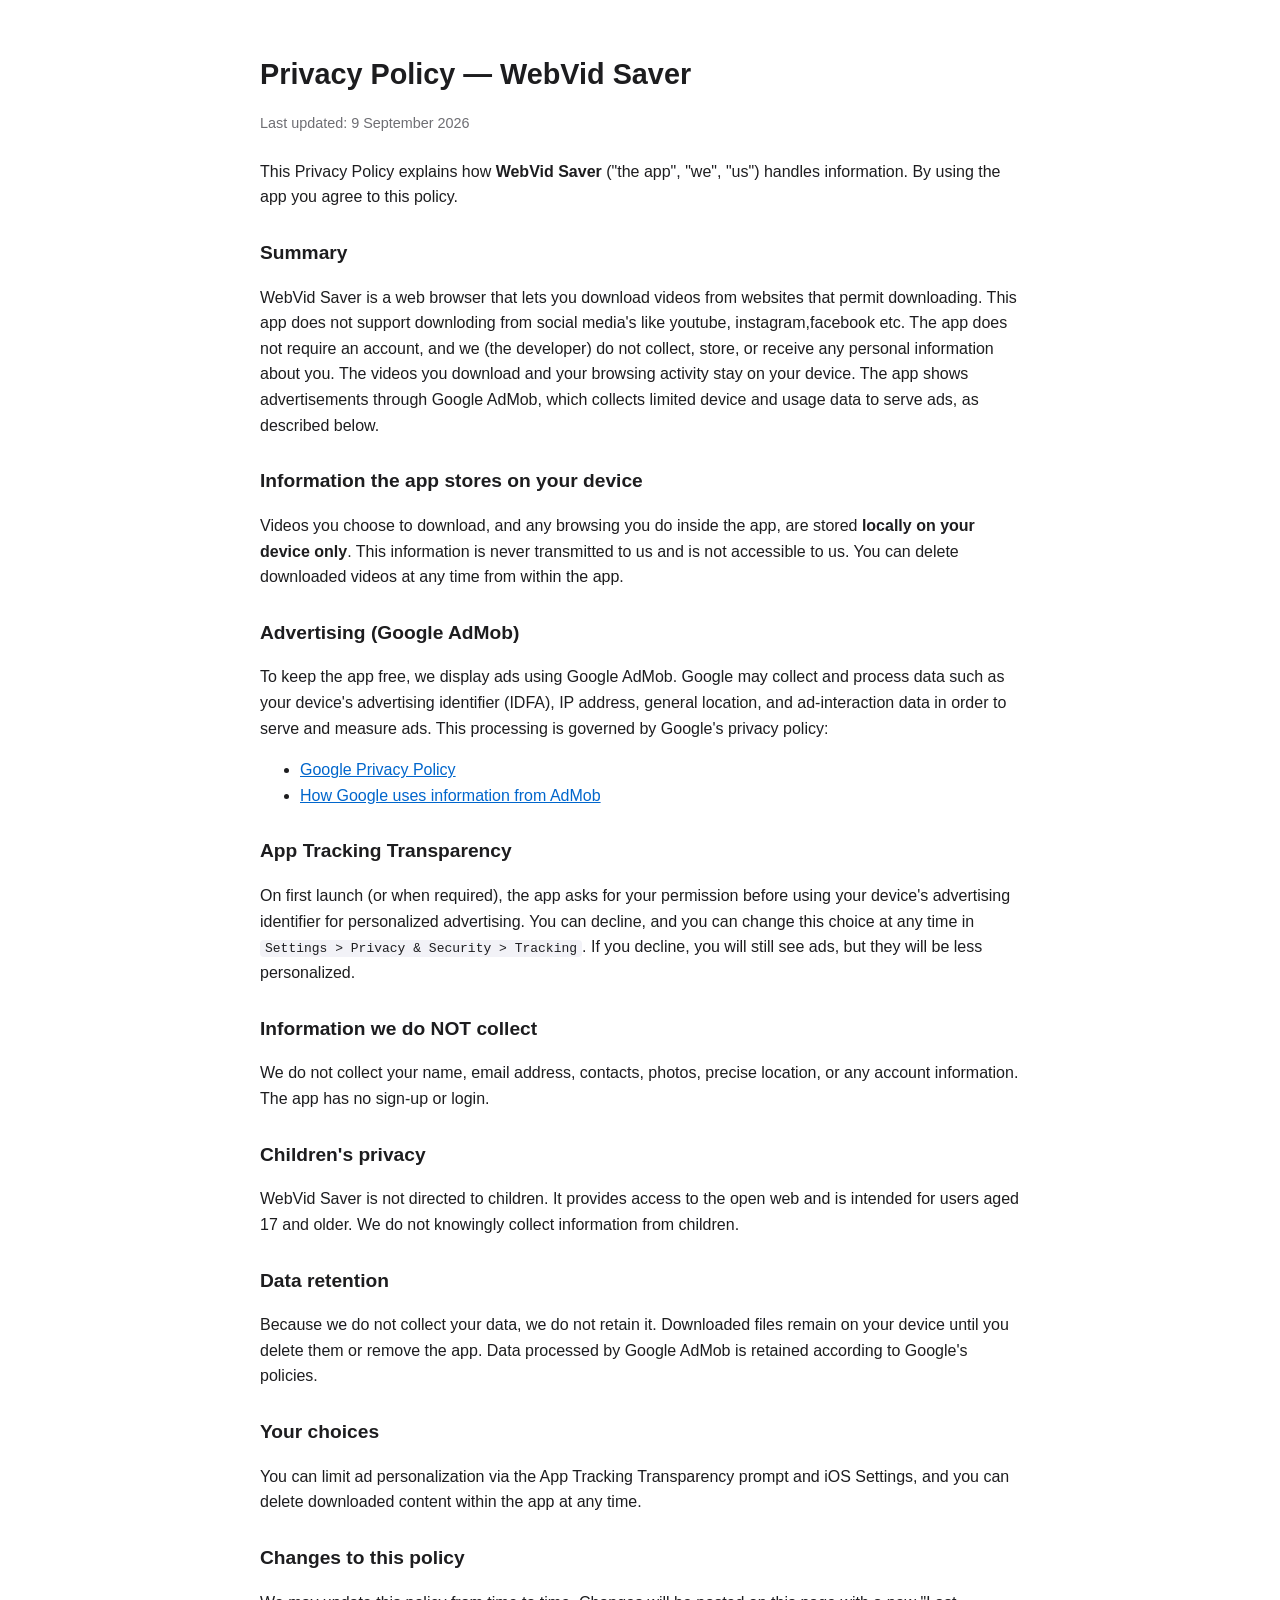
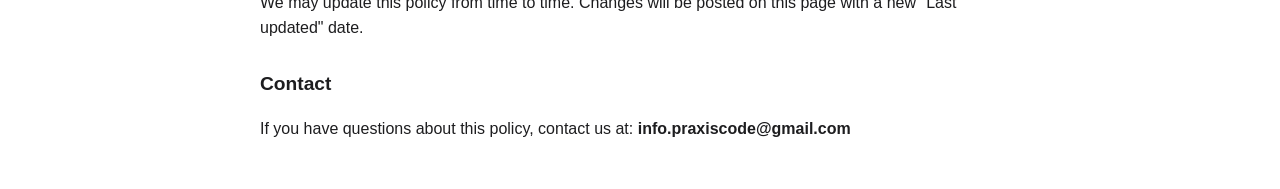
==== privacy-policy.html @ ff924dbd "Add meta tags to privacy policy HTML" ====
<!DOCTYPE html>
<html lang="en">
<head>
  
<meta charset="utf-8">
<meta name="viewport" content="width=device-width, initial-scale=1">
<title>WebVid Saver — Privacy Policy</title>
<style>
  body { font-family: -apple-system, BlinkMacSystemFont, "Segoe UI", Roboto, Helvetica, Arial, sans-serif;
         line-height: 1.6; color: #1d1d1f; max-width: 760px; margin: 0 auto; padding: 32px 20px; background: #fff; }
  h1 { font-size: 1.8rem; margin-bottom: 4px; }
  h2 { font-size: 1.2rem; margin-top: 28px; }
  .updated { color: #6e6e73; font-size: 0.9rem; margin-bottom: 24px; }
  a { color: #0066cc; }
  code { background: #f2f2f7; padding: 1px 5px; border-radius: 4px; }
</style>
</head>
<body>
  <h1>Privacy Policy — WebVid Saver</h1>
  <p class="updated">Last updated: 9 September 2026</p>

  <p>This Privacy Policy explains how <strong>WebVid Saver</strong> ("the app", "we", "us")
  handles information. By using the app you agree to this policy.</p>

  <h2>Summary</h2>
  <p>WebVid Saver is a web browser that lets you download videos from websites that permit
  downloading. This app does not support downloding from social media's like youtube, instagram,facebook etc. The app does not require an account, and we (the developer) do not collect,
  store, or receive any personal information about you. The videos you download and your
  browsing activity stay on your device. The app shows advertisements through Google AdMob,
  which collects limited device and usage data to serve ads, as described below.</p>

  <h2>Information the app stores on your device</h2>
  <p>Videos you choose to download, and any browsing you do inside the app, are stored
  <strong>locally on your device only</strong>. This information is never transmitted to us
  and is not accessible to us. You can delete downloaded videos at any time from within the app.</p>

  <h2>Advertising (Google AdMob)</h2>
  <p>To keep the app free, we display ads using Google AdMob. Google may collect and process
  data such as your device's advertising identifier (IDFA), IP address, general location,
  and ad-interaction data in order to serve and measure ads. This processing is governed by
  Google's privacy policy:</p>
  <ul>
    <li><a href="https://policies.google.com/privacy" target="_blank" rel="noopener">Google Privacy Policy</a></li>
    <li><a href="https://support.google.com/admob/answer/6128543" target="_blank" rel="noopener">How Google uses information from AdMob</a></li>
  </ul>

  <h2>App Tracking Transparency</h2>
  <p>On first launch (or when required), the app asks for your permission before using your
  device's advertising identifier for personalized advertising. You can decline, and you can
  change this choice at any time in <code>Settings &gt; Privacy &amp; Security &gt; Tracking</code>.
  If you decline, you will still see ads, but they will be less personalized.</p>

  <h2>Information we do NOT collect</h2>
  <p>We do not collect your name, email address, contacts, photos, precise location, or any
  account information. The app has no sign-up or login.</p>

  <h2>Children's privacy</h2>
  <p>WebVid Saver is not directed to children. It provides access to the open web and is
  intended for users aged 17 and older. We do not knowingly collect information from children.</p>

  <h2>Data retention</h2>
  <p>Because we do not collect your data, we do not retain it. Downloaded files remain on your
  device until you delete them or remove the app. Data processed by Google AdMob is retained
  according to Google's policies.</p>

  <h2>Your choices</h2>
  <p>You can limit ad personalization via the App Tracking Transparency prompt and iOS Settings,
  and you can delete downloaded content within the app at any time.</p>

  <h2>Changes to this policy</h2>
  <p>We may update this policy from time to time. Changes will be posted on this page with a
  new "Last updated" date.</p>

  <h2>Contact</h2>
  <p>If you have questions about this policy, contact us at:
  <strong>info.praxiscode@gmail.com</strong></p>
</body>
</html>
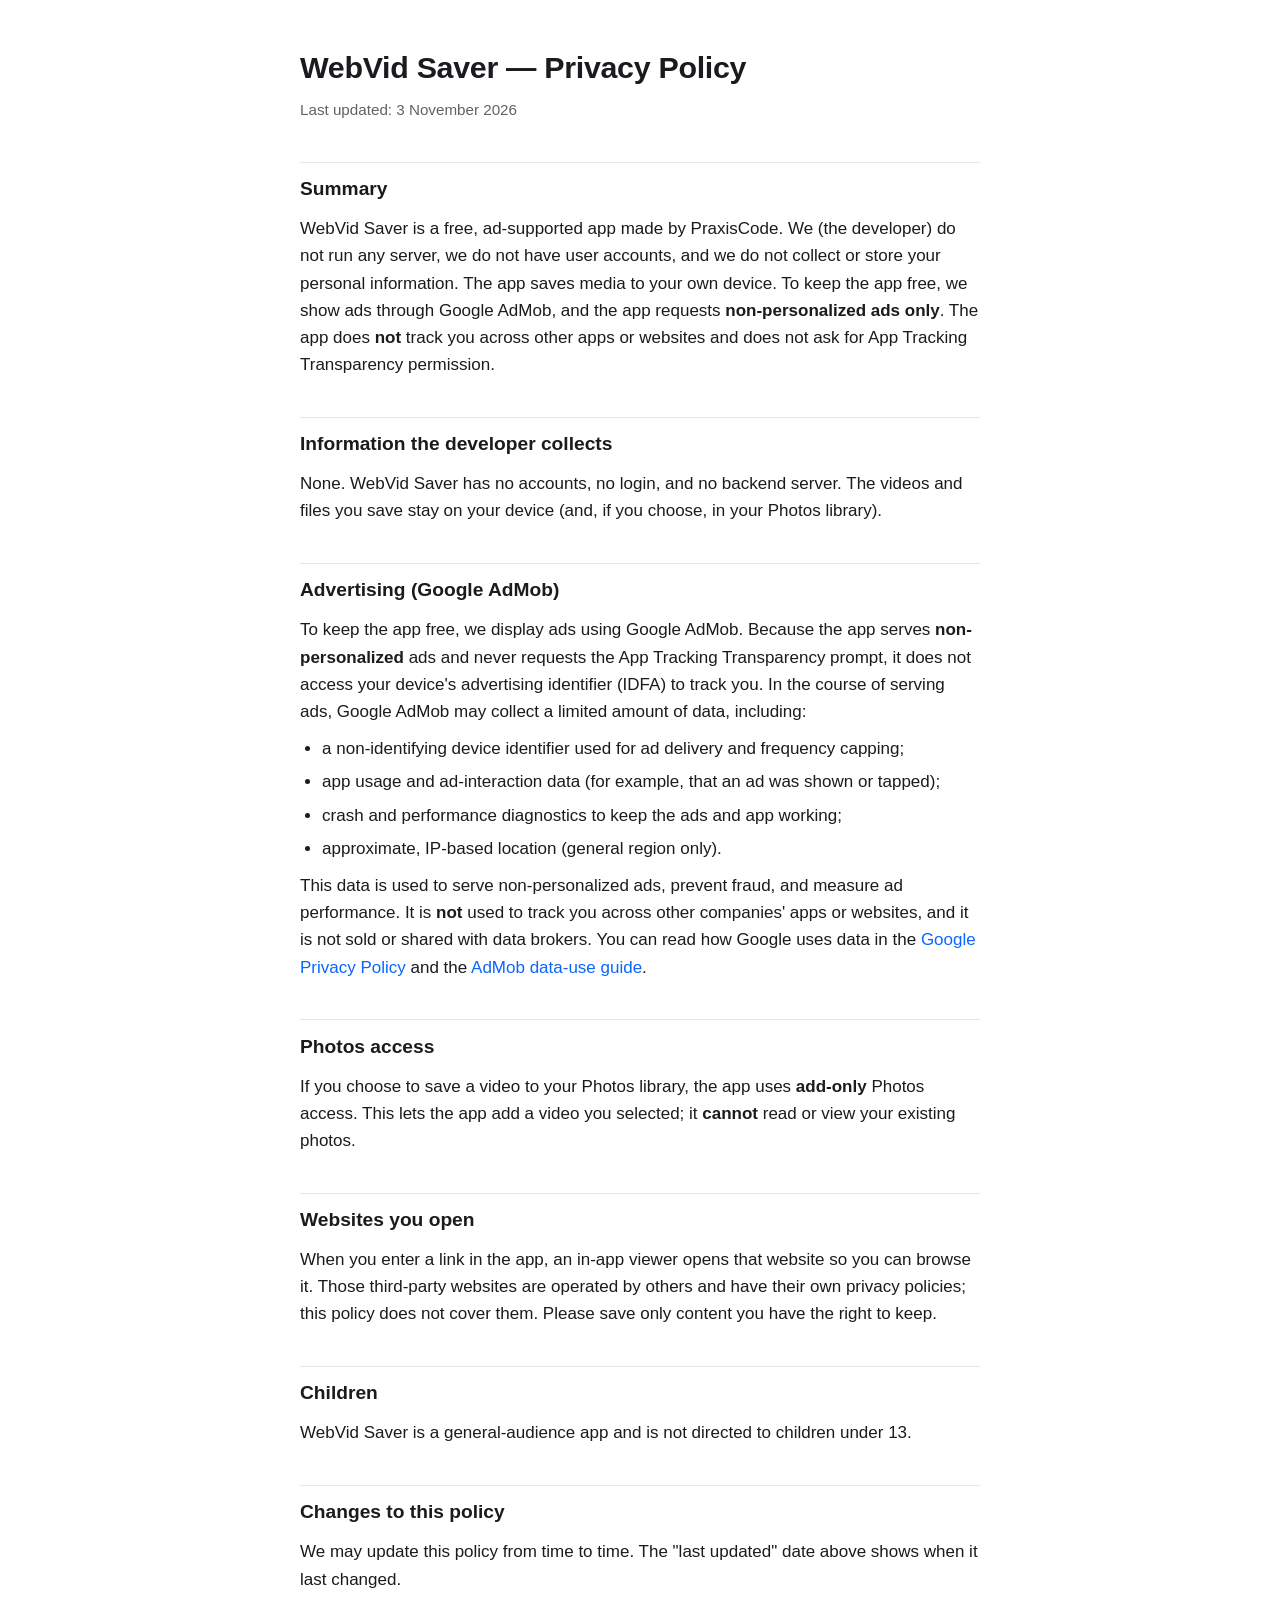
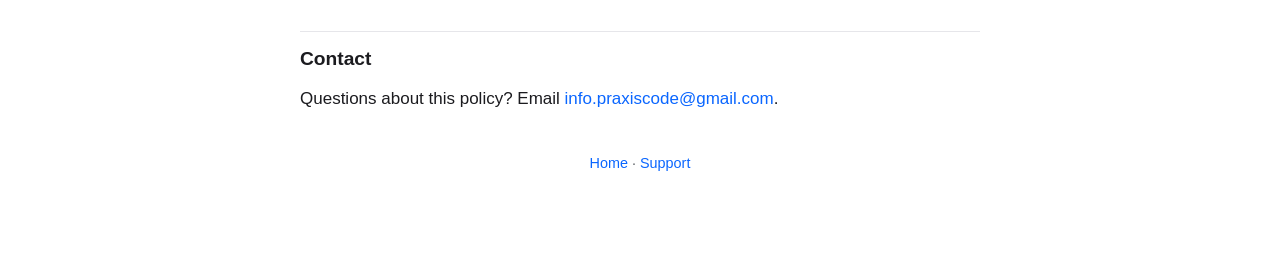
==== commit e251b8d5: "Add files via upload" ====
--- a/privacy-policy.html
+++ b/privacy-policy.html
@@ -1,78 +1,69 @@
 <!DOCTYPE html>
 <html lang="en">
 <head>
-  
 <meta charset="utf-8">
 <meta name="viewport" content="width=device-width, initial-scale=1">
 <title>WebVid Saver — Privacy Policy</title>
-<style>
-  body { font-family: -apple-system, BlinkMacSystemFont, "Segoe UI", Roboto, Helvetica, Arial, sans-serif;
-         line-height: 1.6; color: #1d1d1f; max-width: 760px; margin: 0 auto; padding: 32px 20px; background: #fff; }
-  h1 { font-size: 1.8rem; margin-bottom: 4px; }
-  h2 { font-size: 1.2rem; margin-top: 28px; }
-  .updated { color: #6e6e73; font-size: 0.9rem; margin-bottom: 24px; }
-  a { color: #0066cc; }
-  code { background: #f2f2f7; padding: 1px 5px; border-radius: 4px; }
-</style>
+<link rel="stylesheet" href="style.css">
 </head>
 <body>
-  <h1>Privacy Policy — WebVid Saver</h1>
-  <p class="updated">Last updated: 9 September 2026</p>
-
-  <p>This Privacy Policy explains how <strong>WebVid Saver</strong> ("the app", "we", "us")
-  handles information. By using the app you agree to this policy.</p>
+<main>
+  <h1>WebVid Saver — Privacy Policy</h1>
+  <p><em>Last updated: 3 November 2026</em></p>
 
   <h2>Summary</h2>
-  <p>WebVid Saver is a web browser that lets you download videos from websites that permit
-  downloading. This app does not support downloding from social media's like youtube, instagram,facebook etc. The app does not require an account, and we (the developer) do not collect,
-  store, or receive any personal information about you. The videos you download and your
-  browsing activity stay on your device. The app shows advertisements through Google AdMob,
-  which collects limited device and usage data to serve ads, as described below.</p>
+  <p>WebVid Saver is a free, ad-supported app made by PraxisCode. We (the developer)
+  do not run any server, we do not have user accounts, and we do not collect or store
+  your personal information. The app saves media to your own device. To keep the app
+  free, we show ads through Google AdMob, and the app requests <strong>non-personalized
+  ads only</strong>. The app does <strong>not</strong> track you across other apps or
+  websites and does not ask for App Tracking Transparency permission.</p>
 
-  <h2>Information the app stores on your device</h2>
-  <p>Videos you choose to download, and any browsing you do inside the app, are stored
-  <strong>locally on your device only</strong>. This information is never transmitted to us
-  and is not accessible to us. You can delete downloaded videos at any time from within the app.</p>
+  <h2>Information the developer collects</h2>
+  <p>None. WebVid Saver has no accounts, no login, and no backend server. The videos
+  and files you save stay on your device (and, if you choose, in your Photos library).</p>
 
   <h2>Advertising (Google AdMob)</h2>
-  <p>To keep the app free, we display ads using Google AdMob. Google may collect and process
-  data such as your device's advertising identifier (IDFA), IP address, general location,
-  and ad-interaction data in order to serve and measure ads. This processing is governed by
-  Google's privacy policy:</p>
+  <p>To keep the app free, we display ads using Google AdMob. Because the app serves
+  <strong>non-personalized</strong> ads and never requests the App Tracking Transparency
+  prompt, it does not access your device's advertising identifier (IDFA) to track you.
+  In the course of serving ads, Google AdMob may collect a limited amount of data,
+  including:</p>
   <ul>
-    <li><a href="https://policies.google.com/privacy" target="_blank" rel="noopener">Google Privacy Policy</a></li>
-    <li><a href="https://support.google.com/admob/answer/6128543" target="_blank" rel="noopener">How Google uses information from AdMob</a></li>
+    <li>a non-identifying device identifier used for ad delivery and frequency capping;</li>
+    <li>app usage and ad-interaction data (for example, that an ad was shown or tapped);</li>
+    <li>crash and performance diagnostics to keep the ads and app working;</li>
+    <li>approximate, IP-based location (general region only).</li>
   </ul>
+  <p>This data is used to serve non-personalized ads, prevent fraud, and measure ad
+  performance. It is <strong>not</strong> used to track you across other companies'
+  apps or websites, and it is not sold or shared with data brokers. You can read how
+  Google uses data in the
+  <a href="https://policies.google.com/privacy">Google Privacy Policy</a> and the
+  <a href="https://support.google.com/admob/answer/6128543">AdMob data-use guide</a>.</p>
 
-  <h2>App Tracking Transparency</h2>
-  <p>On first launch (or when required), the app asks for your permission before using your
-  device's advertising identifier for personalized advertising. You can decline, and you can
-  change this choice at any time in <code>Settings &gt; Privacy &amp; Security &gt; Tracking</code>.
-  If you decline, you will still see ads, but they will be less personalized.</p>
+  <h2>Photos access</h2>
+  <p>If you choose to save a video to your Photos library, the app uses
+  <strong>add-only</strong> Photos access. This lets the app add a video you selected;
+  it <strong>cannot</strong> read or view your existing photos.</p>
 
-  <h2>Information we do NOT collect</h2>
-  <p>We do not collect your name, email address, contacts, photos, precise location, or any
-  account information. The app has no sign-up or login.</p>
+  <h2>Websites you open</h2>
+  <p>When you enter a link in the app, an in-app viewer opens that website so you can
+  browse it. Those third-party websites are operated by others and have their own
+  privacy policies; this policy does not cover them. Please save only content you have
+  the right to keep.</p>
 
-  <h2>Children's privacy</h2>
-  <p>WebVid Saver is not directed to children. It provides access to the open web and is
-  intended for users aged 17 and older. We do not knowingly collect information from children.</p>
-
-  <h2>Data retention</h2>
-  <p>Because we do not collect your data, we do not retain it. Downloaded files remain on your
-  device until you delete them or remove the app. Data processed by Google AdMob is retained
-  according to Google's policies.</p>
-
-  <h2>Your choices</h2>
-  <p>You can limit ad personalization via the App Tracking Transparency prompt and iOS Settings,
-  and you can delete downloaded content within the app at any time.</p>
+  <h2>Children</h2>
+  <p>WebVid Saver is a general-audience app and is not directed to children under 13.</p>
 
   <h2>Changes to this policy</h2>
-  <p>We may update this policy from time to time. Changes will be posted on this page with a
-  new "Last updated" date.</p>
+  <p>We may update this policy from time to time. The "last updated" date above shows
+  when it last changed.</p>
 
   <h2>Contact</h2>
-  <p>If you have questions about this policy, contact us at:
-  <strong>info.praxiscode@gmail.com</strong></p>
+  <p>Questions about this policy? Email <a href="mailto:info.praxiscode@gmail.com">info.praxiscode@gmail.com</a>.</p>
+
+  <footer><p><a href="index.html">Home</a> · <a href="support.html">Support</a></p></footer>
+</main>
 </body>
 </html>
--- a/style.css
+++ b/style.css
@@ -0,0 +1,97 @@
+:root {
+  --bg: #ffffff;
+  --fg: #1b1b1f;
+  --muted: #5f6368;
+  --accent: #0a66ff;
+  --line: #e6e6ea;
+  --card: #f6f7f9;
+}
+@media (prefers-color-scheme: dark) {
+  :root {
+    --bg: #0f1115;
+    --fg: #e8e9ed;
+    --muted: #a0a4ad;
+    --accent: #5b9bff;
+    --line: #262a31;
+    --card: #171a20;
+  }
+}
+
+* { box-sizing: border-box; }
+
+html { -webkit-text-size-adjust: 100%; }
+
+body {
+  margin: 0;
+  background: var(--bg);
+  color: var(--fg);
+  font-family: -apple-system, BlinkMacSystemFont, "Segoe UI", Roboto, Helvetica, Arial, sans-serif;
+  line-height: 1.6;
+  font-size: 17px;
+}
+
+main {
+  max-width: 720px;
+  margin: 0 auto;
+  padding: 48px 20px 72px;
+}
+
+h1 {
+  font-size: 1.9rem;
+  line-height: 1.25;
+  margin: 0 0 8px;
+  letter-spacing: -0.01em;
+}
+
+h2 {
+  font-size: 1.2rem;
+  margin: 2em 0 0.4em;
+  padding-top: 0.6em;
+  border-top: 1px solid var(--line);
+}
+
+p { margin: 0.6em 0; }
+
+em { color: var(--muted); font-style: normal; font-size: 0.95rem; }
+
+ul { margin: 0.6em 0; padding-left: 1.3em; }
+li { margin: 0.35em 0; }
+
+a { color: var(--accent); text-decoration: none; }
+a:hover { text-decoration: underline; }
+
+strong { font-weight: 600; }
+
+/* Simple landing hero (index.html) */
+.hero { text-align: center; padding: 24px 0 8px; }
+.hero p { color: var(--muted); font-size: 1.05rem; }
+
+.links {
+  display: flex;
+  flex-wrap: wrap;
+  gap: 12px;
+  justify-content: center;
+  margin: 28px 0;
+}
+.links a {
+  display: inline-block;
+  padding: 12px 20px;
+  background: var(--card);
+  border: 1px solid var(--line);
+  border-radius: 10px;
+  color: var(--fg);
+  font-weight: 500;
+}
+.links a:hover { text-decoration: none; border-color: var(--accent); }
+
+footer {
+  margin-top: 40px;
+  color: var(--muted);
+  font-size: 0.9rem;
+  text-align: center;
+}
+
+@media (max-width: 480px) {
+  main { padding: 28px 16px 56px; }
+  h1 { font-size: 1.6rem; }
+}
